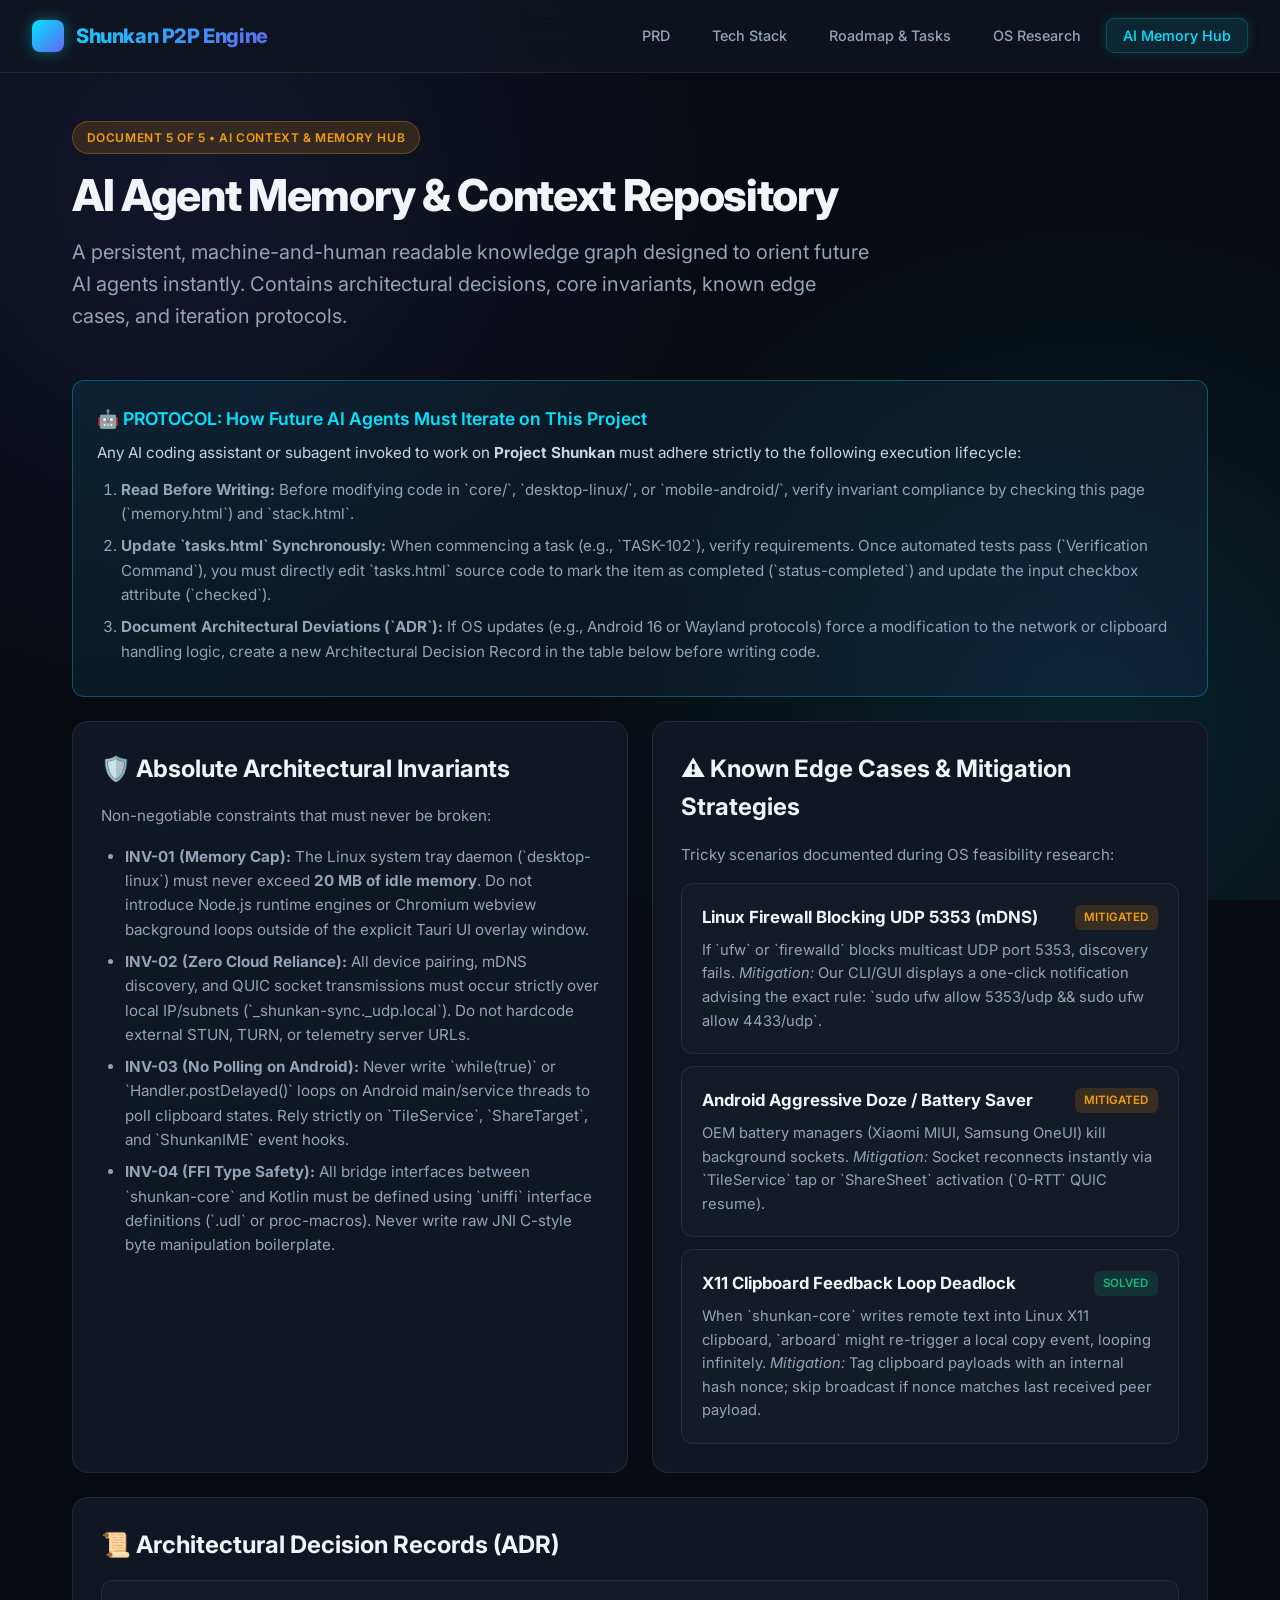
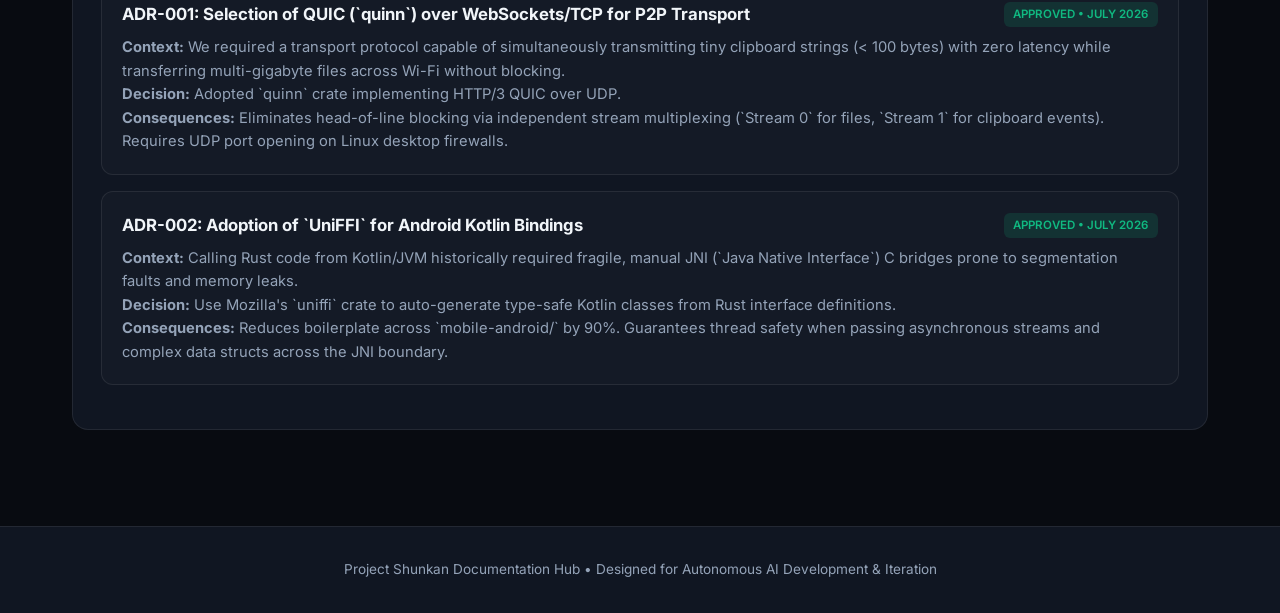
==== memory.html @ 19c79742 "docs: initialize Project Shunkan documentation hub" ====
<!DOCTYPE html>
<html lang="en">
<head>
    <meta charset="UTF-8">
    <meta name="viewport" content="width=device-width, initial-scale=1.0">
    <title>AI Memory Hub — Project Shunkan (瞬間)</title>
    <link rel="preconnect" href="https://fonts.googleapis.com">
    <link rel="preconnect" href="https://fonts.gstatic.com" crossorigin>
    <link href="https://fonts.googleapis.com/css2?family=Fira+Code:wght@400;500;600&family=Inter:wght@300;400;500;600;700;800&display=swap" rel="stylesheet">
    <style>
        :root {
            --bg-base: #080b11;
            --bg-surface: #101622;
            --bg-surface-hover: #161e2f;
            --bg-glass: rgba(16, 22, 34, 0.7);
            --border-color: rgba(255, 255, 255, 0.08);
            --border-glow: rgba(0, 229, 255, 0.3);
            --text-main: #f1f5f9;
            --text-muted: #94a3b8;
            --accent-cyan: #00e5ff;
            --accent-indigo: #6366f1;
            --accent-purple: #a855f7;
            --accent-emerald: #10b981;
            --accent-amber: #f59e0b;
            --accent-rose: #f43f5e;
        }

        * {
            box-sizing: border-box;
            margin: 0;
            padding: 0;
        }

        body {
            font-family: 'Inter', -apple-system, BlinkMacSystemFont, sans-serif;
            background-color: var(--bg-base);
            color: var(--text-main);
            line-height: 1.6;
            min-height: 100vh;
            display: flex;
            flex-direction: column;
            background-image: 
                radial-gradient(circle at 15% 20%, rgba(99, 102, 241, 0.12) 0%, transparent 40%),
                radial-gradient(circle at 85% 80%, rgba(0, 229, 255, 0.1) 0%, transparent 40%);
            background-attachment: fixed;
        }

        /* Top Navigation */
        header {
            position: sticky;
            top: 0;
            z-index: 100;
            background: var(--bg-glass);
            backdrop-filter: blur(16px);
            -webkit-backdrop-filter: blur(16px);
            border-bottom: 1px solid var(--border-color);
            padding: 1rem 2rem;
            display: flex;
            justify-content: space-between;
            align-items: center;
        }

        .logo {
            display: flex;
            align-items: center;
            gap: 0.75rem;
            font-weight: 800;
            font-size: 1.25rem;
            letter-spacing: -0.02em;
            background: linear-gradient(135deg, var(--accent-cyan), var(--accent-indigo));
            -webkit-background-clip: text;
            -webkit-text-fill-color: transparent;
        }

        .logo-icon {
            width: 32px;
            height: 32px;
            border-radius: 8px;
            background: linear-gradient(135deg, var(--accent-cyan), var(--accent-indigo));
            display: flex;
            align-items: center;
            justify-content: center;
            color: #000;
            font-weight: 900;
            font-size: 1.1rem;
            box-shadow: 0 0 15px rgba(0, 229, 255, 0.4);
        }

        nav ul {
            display: flex;
            list-style: none;
            gap: 0.5rem;
        }

        nav a {
            color: var(--text-muted);
            text-decoration: none;
            padding: 0.5rem 1rem;
            border-radius: 8px;
            font-size: 0.9rem;
            font-weight: 500;
            transition: all 0.2s ease;
            border: 1px solid transparent;
        }

        nav a:hover {
            color: var(--text-main);
            background: var(--bg-surface-hover);
        }

        nav a.active {
            color: var(--accent-cyan);
            background: rgba(0, 229, 255, 0.1);
            border-color: rgba(0, 229, 255, 0.2);
            box-shadow: 0 0 12px rgba(0, 229, 255, 0.15);
        }

        main {
            max-width: 1200px;
            margin: 0 auto;
            padding: 3rem 2rem;
            flex: 1;
            width: 100%;
        }

        .page-header {
            margin-bottom: 3rem;
        }

        .badge {
            display: inline-flex;
            align-items: center;
            gap: 0.5rem;
            padding: 0.35rem 0.85rem;
            border-radius: 9999px;
            background: rgba(245, 158, 11, 0.15);
            color: var(--accent-amber);
            border: 1px solid rgba(245, 158, 11, 0.3);
            font-size: 0.75rem;
            font-weight: 600;
            text-transform: uppercase;
            letter-spacing: 0.05em;
            margin-bottom: 1rem;
        }

        h1 {
            font-size: 2.75rem;
            font-weight: 800;
            letter-spacing: -0.03em;
            line-height: 1.15;
            margin-bottom: 1rem;
        }

        .subtitle {
            font-size: 1.25rem;
            color: var(--text-muted);
            max-width: 800px;
            font-weight: 400;
        }

        .section-grid {
            display: grid;
            grid-template-columns: repeat(12, 1fr);
            gap: 1.5rem;
            margin-bottom: 3rem;
        }

        .card {
            background: var(--bg-surface);
            border: 1px solid var(--border-color);
            border-radius: 16px;
            padding: 1.75rem;
            transition: all 0.3s cubic-bezier(0.16, 1, 0.3, 1);
            position: relative;
            overflow: hidden;
        }

        .card:hover {
            border-color: rgba(255, 255, 255, 0.18);
            transform: translateY(-2px);
            box-shadow: 0 12px 30px rgba(0, 0, 0, 0.4);
        }

        .col-12 { grid-column: span 12; }
        .col-6 { grid-column: span 6; }
        .col-4 { grid-column: span 4; }

        @media (max-width: 900px) {
            .col-6, .col-4 { grid-column: span 12; }
        }

        h2 {
            font-size: 1.5rem;
            font-weight: 700;
            margin-bottom: 1rem;
            color: var(--text-main);
            display: flex;
            align-items: center;
            gap: 0.75rem;
        }

        h3 {
            font-size: 1.1rem;
            font-weight: 600;
            margin: 1.25rem 0 0.5rem;
            color: var(--accent-cyan);
        }

        p, li {
            color: var(--text-muted);
            font-size: 0.95rem;
        }

        ul, ol {
            padding-left: 1.5rem;
            margin-top: 0.5rem;
        }

        li {
            margin-bottom: 0.5rem;
        }

        code {
            font-family: 'Fira Code', monospace;
            background: rgba(0, 0, 0, 0.4);
            padding: 0.2rem 0.4rem;
            border-radius: 4px;
            font-size: 0.85em;
            color: var(--accent-cyan);
            border: 1px solid rgba(255, 255, 255, 0.05);
        }

        /* Decision Records Table / Cards */
        .adr-card {
            background: rgba(255, 255, 255, 0.02);
            border: 1px solid var(--border-color);
            border-radius: 12px;
            padding: 1.25rem;
            margin-bottom: 1rem;
        }

        .adr-header {
            display: flex;
            align-items: center;
            justify-content: space-between;
            margin-bottom: 0.5rem;
        }

        .adr-title {
            font-weight: 700;
            color: var(--text-main);
            font-size: 1.05rem;
        }

        .adr-status {
            font-size: 0.72rem;
            padding: 0.2rem 0.6rem;
            border-radius: 6px;
            font-weight: 600;
            text-transform: uppercase;
            background: rgba(16, 185, 129, 0.15);
            color: var(--accent-emerald);
        }

        .adr-body {
            color: var(--text-muted);
            font-size: 0.92rem;
        }

        .agent-protocol {
            background: linear-gradient(135deg, rgba(0, 229, 255, 0.08), rgba(99, 102, 241, 0.08));
            border: 1px solid rgba(0, 229, 255, 0.3);
            border-radius: 12px;
            padding: 1.5rem;
        }

        .agent-protocol h3 {
            color: var(--accent-cyan);
            margin-top: 0;
            display: flex;
            align-items: center;
            gap: 0.5rem;
        }

        footer {
            border-top: 1px solid var(--border-color);
            padding: 2rem;
            text-align: center;
            font-size: 0.85rem;
            color: var(--text-muted);
            background: var(--bg-surface);
        }
    </style>
</head>
<body>

<header>
    <div class="logo">
        <div class="logo-icon">瞬</div>
        <span>Shunkan P2P Engine</span>
    </div>
    <nav>
        <ul>
            <li><a href="prd.html">PRD</a></li>
            <li><a href="stack.html">Tech Stack</a></li>
            <li><a href="tasks.html">Roadmap & Tasks</a></li>
            <li><a href="research.html">OS Research</a></li>
            <li><a href="memory.html" class="active">AI Memory Hub</a></li>
        </ul>
    </nav>
</header>

<main>
    <div class="page-header">
        <div class="badge">Document 5 of 5 • AI Context & Memory Hub</div>
        <h1>AI Agent Memory & Context Repository</h1>
        <p class="subtitle">
            A persistent, machine-and-human readable knowledge graph designed to orient future AI agents instantly. Contains architectural decisions, core invariants, known edge cases, and iteration protocols.
        </p>
    </div>

    <div class="section-grid">
        <div class="card col-12 agent-protocol">
            <h3>🤖 PROTOCOL: How Future AI Agents Must Iterate on This Project</h3>
            <p style="color: #cbd5e1; font-size: 0.95rem;">
                Any AI coding assistant or subagent invoked to work on <strong>Project Shunkan</strong> must adhere strictly to the following execution lifecycle:
            </p>
            <ol style="color: #e2e8f0; margin-top: 0.75rem; font-size: 0.95rem;">
                <li><strong>Read Before Writing:</strong> Before modifying code in `core/`, `desktop-linux/`, or `mobile-android/`, verify invariant compliance by checking this page (`memory.html`) and `stack.html`.</li>
                <li><strong>Update `tasks.html` Synchronously:</strong> When commencing a task (e.g., `TASK-102`), verify requirements. Once automated tests pass (`Verification Command`), you must directly edit `tasks.html` source code to mark the item as completed (`status-completed`) and update the input checkbox attribute (`checked`).</li>
                <li><strong>Document Architectural Deviations (`ADR`):</strong> If OS updates (e.g., Android 16 or Wayland protocols) force a modification to the network or clipboard handling logic, create a new Architectural Decision Record in the table below before writing code.</li>
            </ol>
        </div>

        <div class="card col-6">
            <h2>🛡️ Absolute Architectural Invariants</h2>
            <p>Non-negotiable constraints that must never be broken:</p>
            <ul style="margin-top: 1rem;">
                <li><strong>INV-01 (Memory Cap):</strong> The Linux system tray daemon (`desktop-linux`) must never exceed <strong>20 MB of idle memory</strong>. Do not introduce Node.js runtime engines or Chromium webview background loops outside of the explicit Tauri UI overlay window.</li>
                <li><strong>INV-02 (Zero Cloud Reliance):</strong> All device pairing, mDNS discovery, and QUIC socket transmissions must occur strictly over local IP/subnets (`_shunkan-sync._udp.local`). Do not hardcode external STUN, TURN, or telemetry server URLs.</li>
                <li><strong>INV-03 (No Polling on Android):</strong> Never write `while(true)` or `Handler.postDelayed()` loops on Android main/service threads to poll clipboard states. Rely strictly on `TileService`, `ShareTarget`, and `ShunkanIME` event hooks.</li>
                <li><strong>INV-04 (FFI Type Safety):</strong> All bridge interfaces between `shunkan-core` and Kotlin must be defined using `uniffi` interface definitions (`.udl` or proc-macros). Never write raw JNI C-style byte manipulation boilerplate.</li>
            </ul>
        </div>

        <div class="card col-6">
            <h2>⚠️ Known Edge Cases & Mitigation Strategies</h2>
            <p>Tricky scenarios documented during OS feasibility research:</p>
            <div style="margin-top: 1rem;">
                <div class="adr-card" style="margin-bottom: 0.75rem;">
                    <div class="adr-header">
                        <span class="adr-title">Linux Firewall Blocking UDP 5353 (mDNS)</span>
                        <span class="adr-status" style="background: rgba(245, 158, 11, 0.15); color: var(--accent-amber);">Mitigated</span>
                    </div>
                    <div class="adr-body">
                        If `ufw` or `firewalld` blocks multicast UDP port 5353, discovery fails. <em>Mitigation:</em> Our CLI/GUI displays a one-click notification advising the exact rule: `sudo ufw allow 5353/udp && sudo ufw allow 4433/udp`.
                    </div>
                </div>

                <div class="adr-card" style="margin-bottom: 0.75rem;">
                    <div class="adr-header">
                        <span class="adr-title">Android Aggressive Doze / Battery Saver</span>
                        <span class="adr-status" style="background: rgba(245, 158, 11, 0.15); color: var(--accent-amber);">Mitigated</span>
                    </div>
                    <div class="adr-body">
                        OEM battery managers (Xiaomi MIUI, Samsung OneUI) kill background sockets. <em>Mitigation:</em> Socket reconnects instantly via `TileService` tap or `ShareSheet` activation (`0-RTT` QUIC resume).
                    </div>
                </div>

                <div class="adr-card" style="margin-bottom: 0;">
                    <div class="adr-header">
                        <span class="adr-title">X11 Clipboard Feedback Loop Deadlock</span>
                        <span class="adr-status" style="background: rgba(16, 185, 129, 0.15); color: var(--accent-emerald);">Solved</span>
                    </div>
                    <div class="adr-body">
                        When `shunkan-core` writes remote text into Linux X11 clipboard, `arboard` might re-trigger a local copy event, looping infinitely. <em>Mitigation:</em> Tag clipboard payloads with an internal hash nonce; skip broadcast if nonce matches last received peer payload.
                    </div>
                </div>
            </div>
        </div>

        <div class="card col-12">
            <h2>📜 Architectural Decision Records (ADR)</h2>
            <div class="adr-card">
                <div class="adr-header">
                    <span class="adr-title">ADR-001: Selection of QUIC (`quinn`) over WebSockets/TCP for P2P Transport</span>
                    <span class="adr-status">Approved • July 2026</span>
                </div>
                <div class="adr-body">
                    <strong>Context:</strong> We required a transport protocol capable of simultaneously transmitting tiny clipboard strings (< 100 bytes) with zero latency while transferring multi-gigabyte files across Wi-Fi without blocking.
                    <br><strong>Decision:</strong> Adopted `quinn` crate implementing HTTP/3 QUIC over UDP.
                    <br><strong>Consequences:</strong> Eliminates head-of-line blocking via independent stream multiplexing (`Stream 0` for files, `Stream 1` for clipboard events). Requires UDP port opening on Linux desktop firewalls.
                </div>
            </div>

            <div class="adr-card">
                <div class="adr-header">
                    <span class="adr-title">ADR-002: Adoption of `UniFFI` for Android Kotlin Bindings</span>
                    <span class="adr-status">Approved • July 2026</span>
                </div>
                <div class="adr-body">
                    <strong>Context:</strong> Calling Rust code from Kotlin/JVM historically required fragile, manual JNI (`Java Native Interface`) C bridges prone to segmentation faults and memory leaks.
                    <br><strong>Decision:</strong> Use Mozilla's `uniffi` crate to auto-generate type-safe Kotlin classes from Rust interface definitions.
                    <br><strong>Consequences:</strong> Reduces boilerplate across `mobile-android/` by 90%. Guarantees thread safety when passing asynchronous streams and complex data structs across the JNI boundary.
                </div>
            </div>
        </div>
    </div>
</main>

<footer>
    Project Shunkan Documentation Hub • Designed for Autonomous AI Development & Iteration
</footer>

</body>
</html>
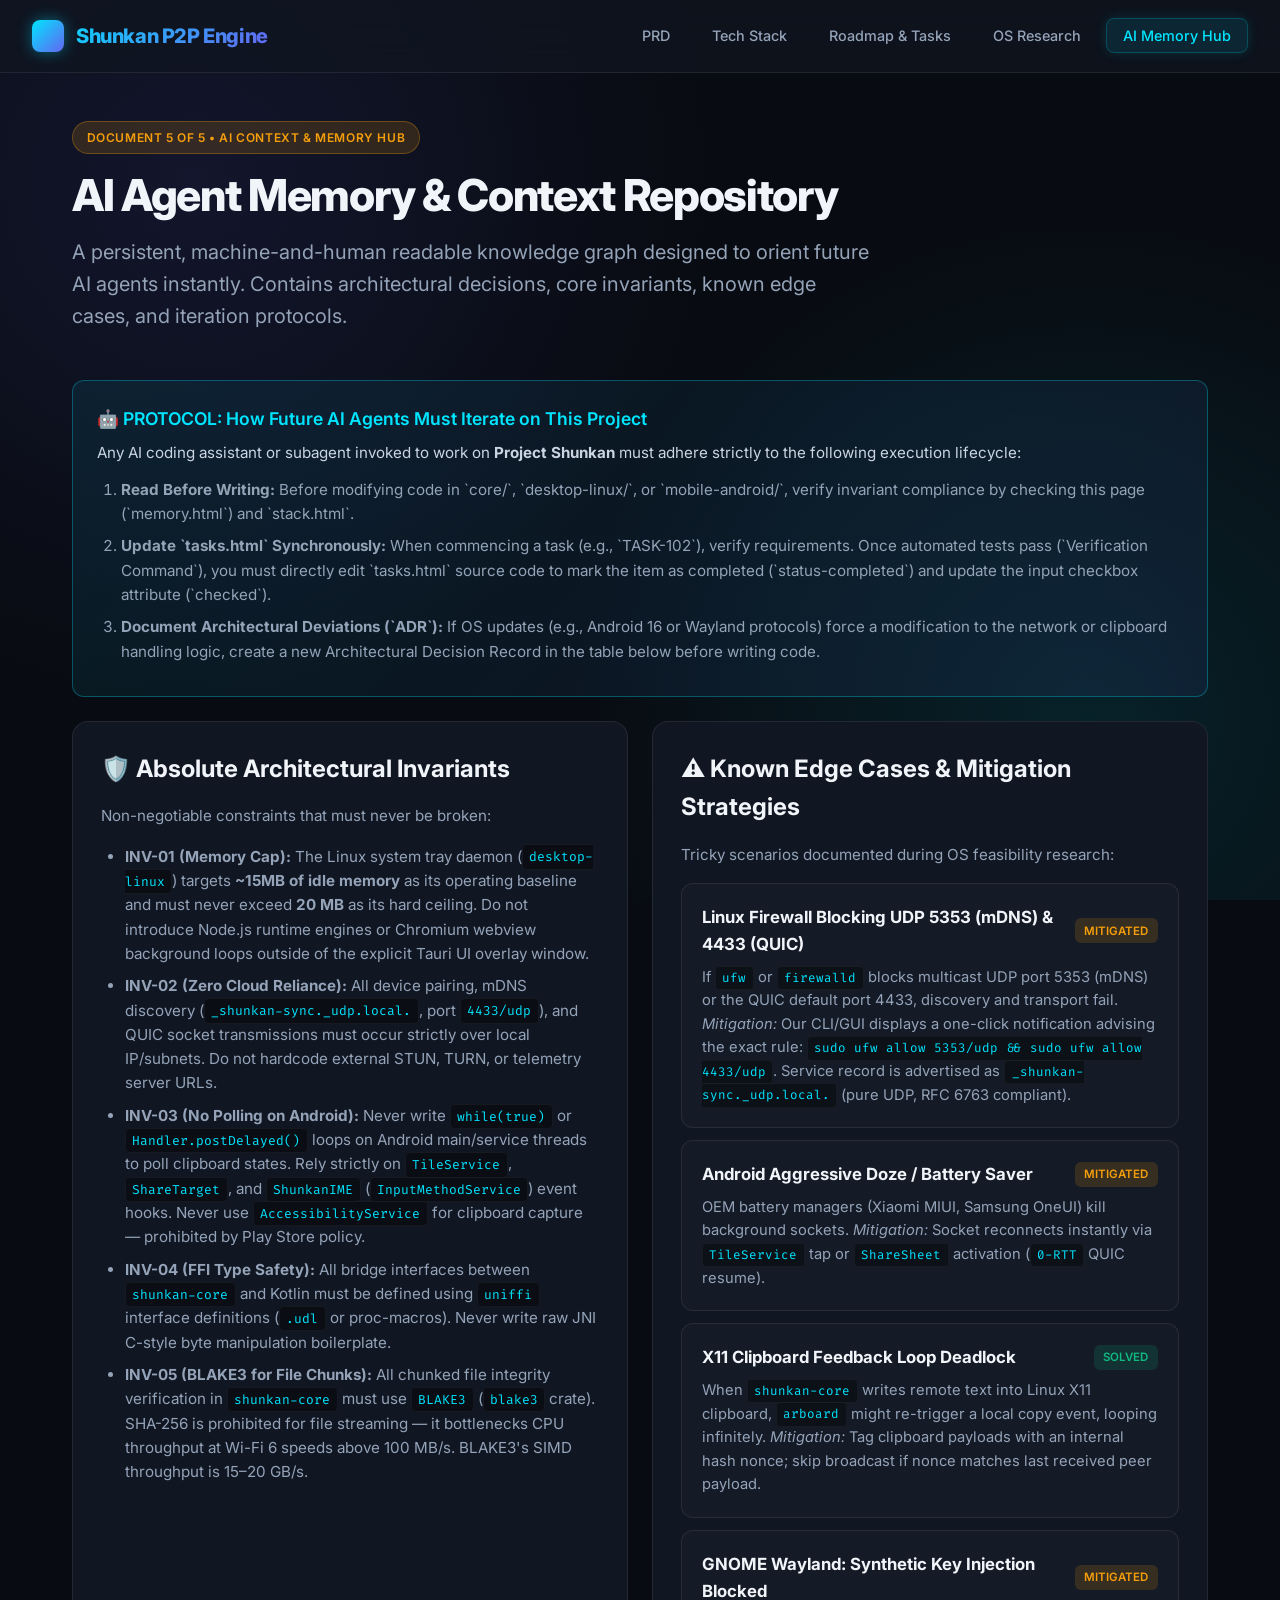
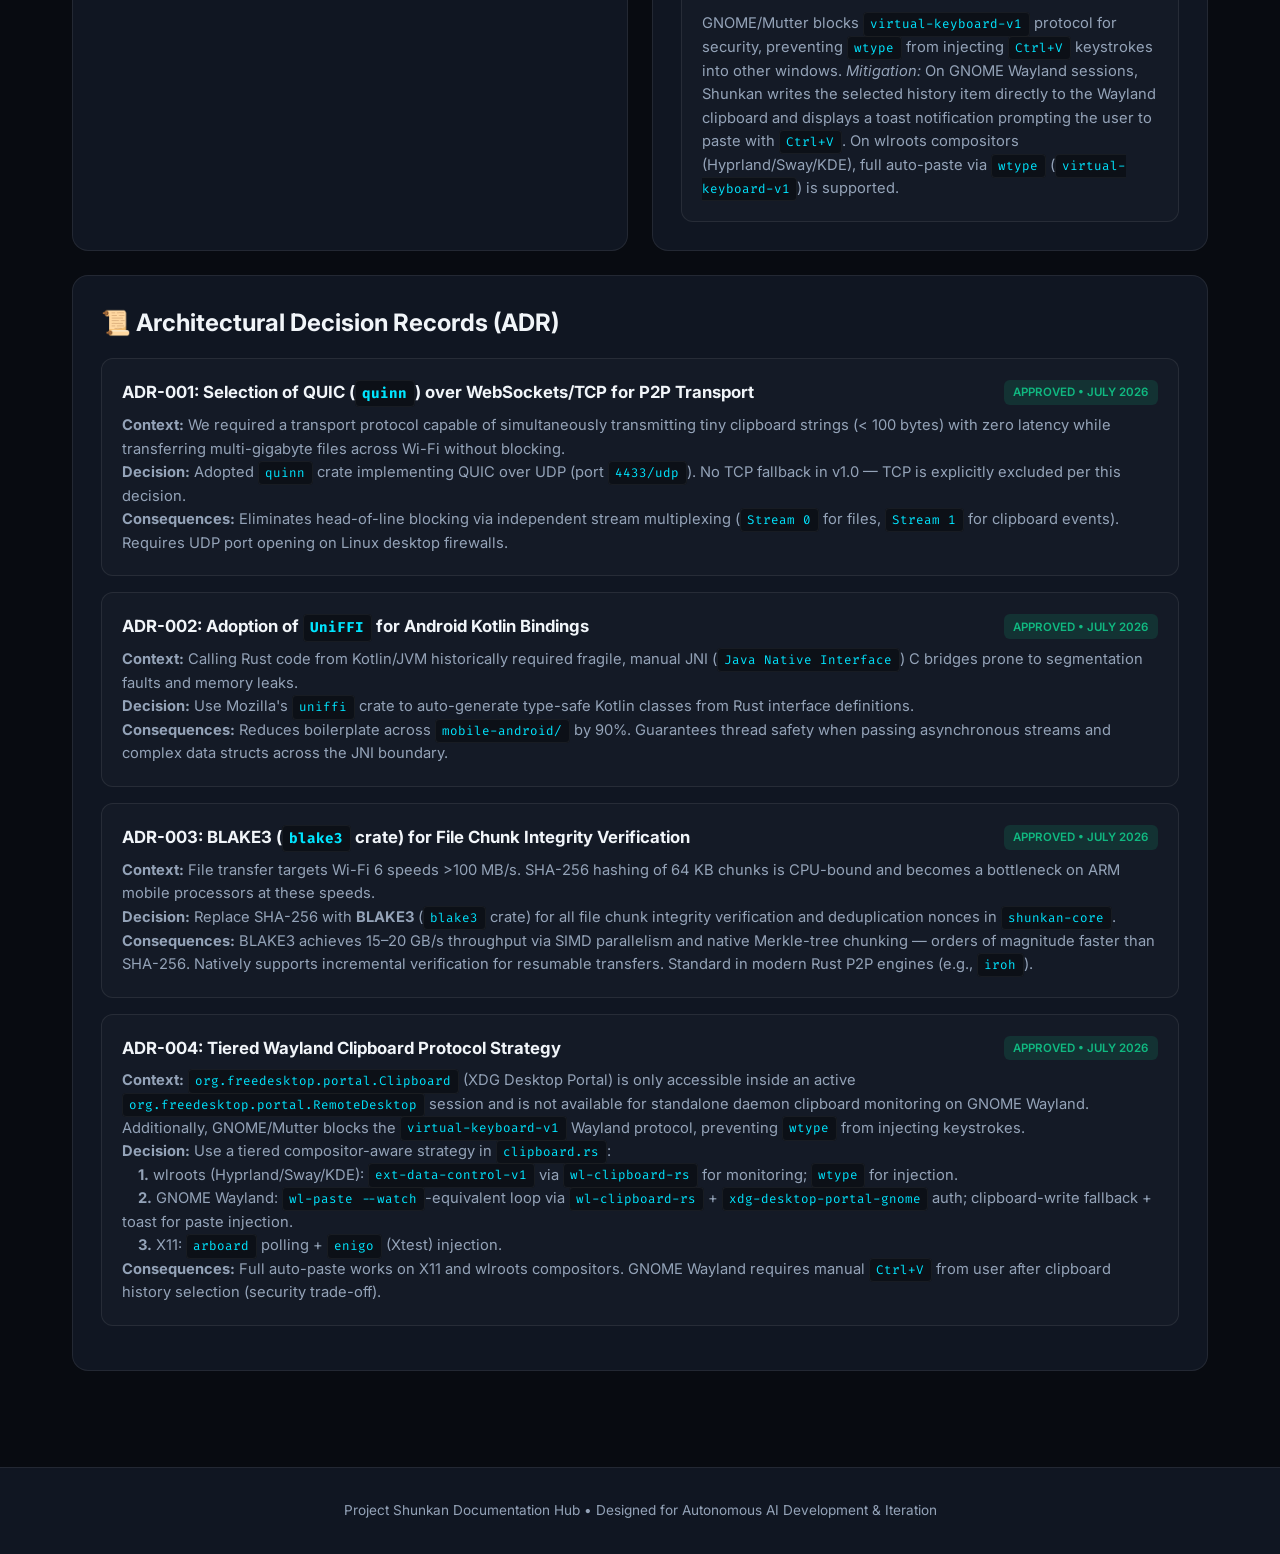
==== commit cfdb8bf7: "docs: resolve discrepancies in specs, architecture, and invariants" ====
--- a/memory.html
+++ b/memory.html
@@ -336,10 +336,11 @@
             <h2>🛡️ Absolute Architectural Invariants</h2>
             <p>Non-negotiable constraints that must never be broken:</p>
             <ul style="margin-top: 1rem;">
-                <li><strong>INV-01 (Memory Cap):</strong> The Linux system tray daemon (`desktop-linux`) must never exceed <strong>20 MB of idle memory</strong>. Do not introduce Node.js runtime engines or Chromium webview background loops outside of the explicit Tauri UI overlay window.</li>
-                <li><strong>INV-02 (Zero Cloud Reliance):</strong> All device pairing, mDNS discovery, and QUIC socket transmissions must occur strictly over local IP/subnets (`_shunkan-sync._udp.local`). Do not hardcode external STUN, TURN, or telemetry server URLs.</li>
-                <li><strong>INV-03 (No Polling on Android):</strong> Never write `while(true)` or `Handler.postDelayed()` loops on Android main/service threads to poll clipboard states. Rely strictly on `TileService`, `ShareTarget`, and `ShunkanIME` event hooks.</li>
-                <li><strong>INV-04 (FFI Type Safety):</strong> All bridge interfaces between `shunkan-core` and Kotlin must be defined using `uniffi` interface definitions (`.udl` or proc-macros). Never write raw JNI C-style byte manipulation boilerplate.</li>
+                <li><strong>INV-01 (Memory Cap):</strong> The Linux system tray daemon (<code>desktop-linux</code>) targets <strong>~15MB of idle memory</strong> as its operating baseline and must never exceed <strong>20 MB</strong> as its hard ceiling. Do not introduce Node.js runtime engines or Chromium webview background loops outside of the explicit Tauri UI overlay window.</li>
+                <li><strong>INV-02 (Zero Cloud Reliance):</strong> All device pairing, mDNS discovery (<code>_shunkan-sync._udp.local.</code>, port <code>4433/udp</code>), and QUIC socket transmissions must occur strictly over local IP/subnets. Do not hardcode external STUN, TURN, or telemetry server URLs.</li>
+                <li><strong>INV-03 (No Polling on Android):</strong> Never write <code>while(true)</code> or <code>Handler.postDelayed()</code> loops on Android main/service threads to poll clipboard states. Rely strictly on <code>TileService</code>, <code>ShareTarget</code>, and <code>ShunkanIME</code> (<code>InputMethodService</code>) event hooks. Never use <code>AccessibilityService</code> for clipboard capture — prohibited by Play Store policy.</li>
+                <li><strong>INV-04 (FFI Type Safety):</strong> All bridge interfaces between <code>shunkan-core</code> and Kotlin must be defined using <code>uniffi</code> interface definitions (<code>.udl</code> or proc-macros). Never write raw JNI C-style byte manipulation boilerplate.</li>
+                <li><strong>INV-05 (BLAKE3 for File Chunks):</strong> All chunked file integrity verification in <code>shunkan-core</code> must use <code>BLAKE3</code> (<code>blake3</code> crate). SHA-256 is prohibited for file streaming — it bottlenecks CPU throughput at Wi-Fi 6 speeds above 100 MB/s. BLAKE3's SIMD throughput is 15–20 GB/s.</li>
             </ul>
         </div>
 
@@ -349,11 +350,11 @@
             <div style="margin-top: 1rem;">
                 <div class="adr-card" style="margin-bottom: 0.75rem;">
                     <div class="adr-header">
-                        <span class="adr-title">Linux Firewall Blocking UDP 5353 (mDNS)</span>
+                        <span class="adr-title">Linux Firewall Blocking UDP 5353 (mDNS) & 4433 (QUIC)</span>
                         <span class="adr-status" style="background: rgba(245, 158, 11, 0.15); color: var(--accent-amber);">Mitigated</span>
                     </div>
                     <div class="adr-body">
-                        If `ufw` or `firewalld` blocks multicast UDP port 5353, discovery fails. <em>Mitigation:</em> Our CLI/GUI displays a one-click notification advising the exact rule: `sudo ufw allow 5353/udp && sudo ufw allow 4433/udp`.
+                        If <code>ufw</code> or <code>firewalld</code> blocks multicast UDP port 5353 (mDNS) or the QUIC default port 4433, discovery and transport fail. <em>Mitigation:</em> Our CLI/GUI displays a one-click notification advising the exact rule: <code>sudo ufw allow 5353/udp && sudo ufw allow 4433/udp</code>. Service record is advertised as <code>_shunkan-sync._udp.local.</code> (pure UDP, RFC 6763 compliant).
                     </div>
                 </div>
 
@@ -363,17 +364,27 @@
                         <span class="adr-status" style="background: rgba(245, 158, 11, 0.15); color: var(--accent-amber);">Mitigated</span>
                     </div>
                     <div class="adr-body">
-                        OEM battery managers (Xiaomi MIUI, Samsung OneUI) kill background sockets. <em>Mitigation:</em> Socket reconnects instantly via `TileService` tap or `ShareSheet` activation (`0-RTT` QUIC resume).
-                    </div>
-                </div>
-
-                <div class="adr-card" style="margin-bottom: 0;">
+                        OEM battery managers (Xiaomi MIUI, Samsung OneUI) kill background sockets. <em>Mitigation:</em> Socket reconnects instantly via <code>TileService</code> tap or <code>ShareSheet</code> activation (<code>0-RTT</code> QUIC resume).
+                    </div>
+                </div>
+
+                <div class="adr-card" style="margin-bottom: 0.75rem;">
                     <div class="adr-header">
                         <span class="adr-title">X11 Clipboard Feedback Loop Deadlock</span>
                         <span class="adr-status" style="background: rgba(16, 185, 129, 0.15); color: var(--accent-emerald);">Solved</span>
                     </div>
                     <div class="adr-body">
-                        When `shunkan-core` writes remote text into Linux X11 clipboard, `arboard` might re-trigger a local copy event, looping infinitely. <em>Mitigation:</em> Tag clipboard payloads with an internal hash nonce; skip broadcast if nonce matches last received peer payload.
+                        When <code>shunkan-core</code> writes remote text into Linux X11 clipboard, <code>arboard</code> might re-trigger a local copy event, looping infinitely. <em>Mitigation:</em> Tag clipboard payloads with an internal hash nonce; skip broadcast if nonce matches last received peer payload.
+                    </div>
+                </div>
+
+                <div class="adr-card" style="margin-bottom: 0;">
+                    <div class="adr-header">
+                        <span class="adr-title">GNOME Wayland: Synthetic Key Injection Blocked</span>
+                        <span class="adr-status" style="background: rgba(245, 158, 11, 0.15); color: var(--accent-amber);">Mitigated</span>
+                    </div>
+                    <div class="adr-body">
+                        GNOME/Mutter blocks <code>virtual-keyboard-v1</code> protocol for security, preventing <code>wtype</code> from injecting <code>Ctrl+V</code> keystrokes into other windows. <em>Mitigation:</em> On GNOME Wayland sessions, Shunkan writes the selected history item directly to the Wayland clipboard and displays a toast notification prompting the user to paste with <code>Ctrl+V</code>. On wlroots compositors (Hyprland/Sway/KDE), full auto-paste via <code>wtype</code> (<code>virtual-keyboard-v1</code>) is supported.
                     </div>
                 </div>
             </div>
@@ -383,25 +394,52 @@
             <h2>📜 Architectural Decision Records (ADR)</h2>
             <div class="adr-card">
                 <div class="adr-header">
-                    <span class="adr-title">ADR-001: Selection of QUIC (`quinn`) over WebSockets/TCP for P2P Transport</span>
+                    <span class="adr-title">ADR-001: Selection of QUIC (<code>quinn</code>) over WebSockets/TCP for P2P Transport</span>
                     <span class="adr-status">Approved • July 2026</span>
                 </div>
                 <div class="adr-body">
                     <strong>Context:</strong> We required a transport protocol capable of simultaneously transmitting tiny clipboard strings (< 100 bytes) with zero latency while transferring multi-gigabyte files across Wi-Fi without blocking.
-                    <br><strong>Decision:</strong> Adopted `quinn` crate implementing HTTP/3 QUIC over UDP.
-                    <br><strong>Consequences:</strong> Eliminates head-of-line blocking via independent stream multiplexing (`Stream 0` for files, `Stream 1` for clipboard events). Requires UDP port opening on Linux desktop firewalls.
+                    <br><strong>Decision:</strong> Adopted <code>quinn</code> crate implementing QUIC over UDP (port <code>4433/udp</code>). No TCP fallback in v1.0 — TCP is explicitly excluded per this decision.
+                    <br><strong>Consequences:</strong> Eliminates head-of-line blocking via independent stream multiplexing (<code>Stream 0</code> for files, <code>Stream 1</code> for clipboard events). Requires UDP port opening on Linux desktop firewalls.
                 </div>
             </div>
 
             <div class="adr-card">
                 <div class="adr-header">
-                    <span class="adr-title">ADR-002: Adoption of `UniFFI` for Android Kotlin Bindings</span>
+                    <span class="adr-title">ADR-002: Adoption of <code>UniFFI</code> for Android Kotlin Bindings</span>
                     <span class="adr-status">Approved • July 2026</span>
                 </div>
                 <div class="adr-body">
-                    <strong>Context:</strong> Calling Rust code from Kotlin/JVM historically required fragile, manual JNI (`Java Native Interface`) C bridges prone to segmentation faults and memory leaks.
-                    <br><strong>Decision:</strong> Use Mozilla's `uniffi` crate to auto-generate type-safe Kotlin classes from Rust interface definitions.
-                    <br><strong>Consequences:</strong> Reduces boilerplate across `mobile-android/` by 90%. Guarantees thread safety when passing asynchronous streams and complex data structs across the JNI boundary.
+                    <strong>Context:</strong> Calling Rust code from Kotlin/JVM historically required fragile, manual JNI (<code>Java Native Interface</code>) C bridges prone to segmentation faults and memory leaks.
+                    <br><strong>Decision:</strong> Use Mozilla's <code>uniffi</code> crate to auto-generate type-safe Kotlin classes from Rust interface definitions.
+                    <br><strong>Consequences:</strong> Reduces boilerplate across <code>mobile-android/</code> by 90%. Guarantees thread safety when passing asynchronous streams and complex data structs across the JNI boundary.
+                </div>
+            </div>
+
+            <div class="adr-card">
+                <div class="adr-header">
+                    <span class="adr-title">ADR-003: BLAKE3 (<code>blake3</code> crate) for File Chunk Integrity Verification</span>
+                    <span class="adr-status">Approved • July 2026</span>
+                </div>
+                <div class="adr-body">
+                    <strong>Context:</strong> File transfer targets Wi-Fi 6 speeds >100 MB/s. SHA-256 hashing of 64 KB chunks is CPU-bound and becomes a bottleneck on ARM mobile processors at these speeds.
+                    <br><strong>Decision:</strong> Replace SHA-256 with <strong>BLAKE3</strong> (<code>blake3</code> crate) for all file chunk integrity verification and deduplication nonces in <code>shunkan-core</code>.
+                    <br><strong>Consequences:</strong> BLAKE3 achieves 15–20 GB/s throughput via SIMD parallelism and native Merkle-tree chunking — orders of magnitude faster than SHA-256. Natively supports incremental verification for resumable transfers. Standard in modern Rust P2P engines (e.g., <code>iroh</code>).
+                </div>
+            </div>
+
+            <div class="adr-card">
+                <div class="adr-header">
+                    <span class="adr-title">ADR-004: Tiered Wayland Clipboard Protocol Strategy</span>
+                    <span class="adr-status">Approved • July 2026</span>
+                </div>
+                <div class="adr-body">
+                    <strong>Context:</strong> <code>org.freedesktop.portal.Clipboard</code> (XDG Desktop Portal) is only accessible inside an active <code>org.freedesktop.portal.RemoteDesktop</code> session and is not available for standalone daemon clipboard monitoring on GNOME Wayland. Additionally, GNOME/Mutter blocks the <code>virtual-keyboard-v1</code> Wayland protocol, preventing <code>wtype</code> from injecting keystrokes.
+                    <br><strong>Decision:</strong> Use a tiered compositor-aware strategy in <code>clipboard.rs</code>:
+                    <br> <strong>1.</strong> wlroots (Hyprland/Sway/KDE): <code>ext-data-control-v1</code> via <code>wl-clipboard-rs</code> for monitoring; <code>wtype</code> for injection.
+                    <br> <strong>2.</strong> GNOME Wayland: <code>wl-paste --watch</code>-equivalent loop via <code>wl-clipboard-rs</code> + <code>xdg-desktop-portal-gnome</code> auth; clipboard-write fallback + toast for paste injection.
+                    <br> <strong>3.</strong> X11: <code>arboard</code> polling + <code>enigo</code> (Xtest) injection.
+                    <br><strong>Consequences:</strong> Full auto-paste works on X11 and wlroots compositors. GNOME Wayland requires manual <code>Ctrl+V</code> from user after clipboard history selection (security trade-off).
                 </div>
             </div>
         </div>
